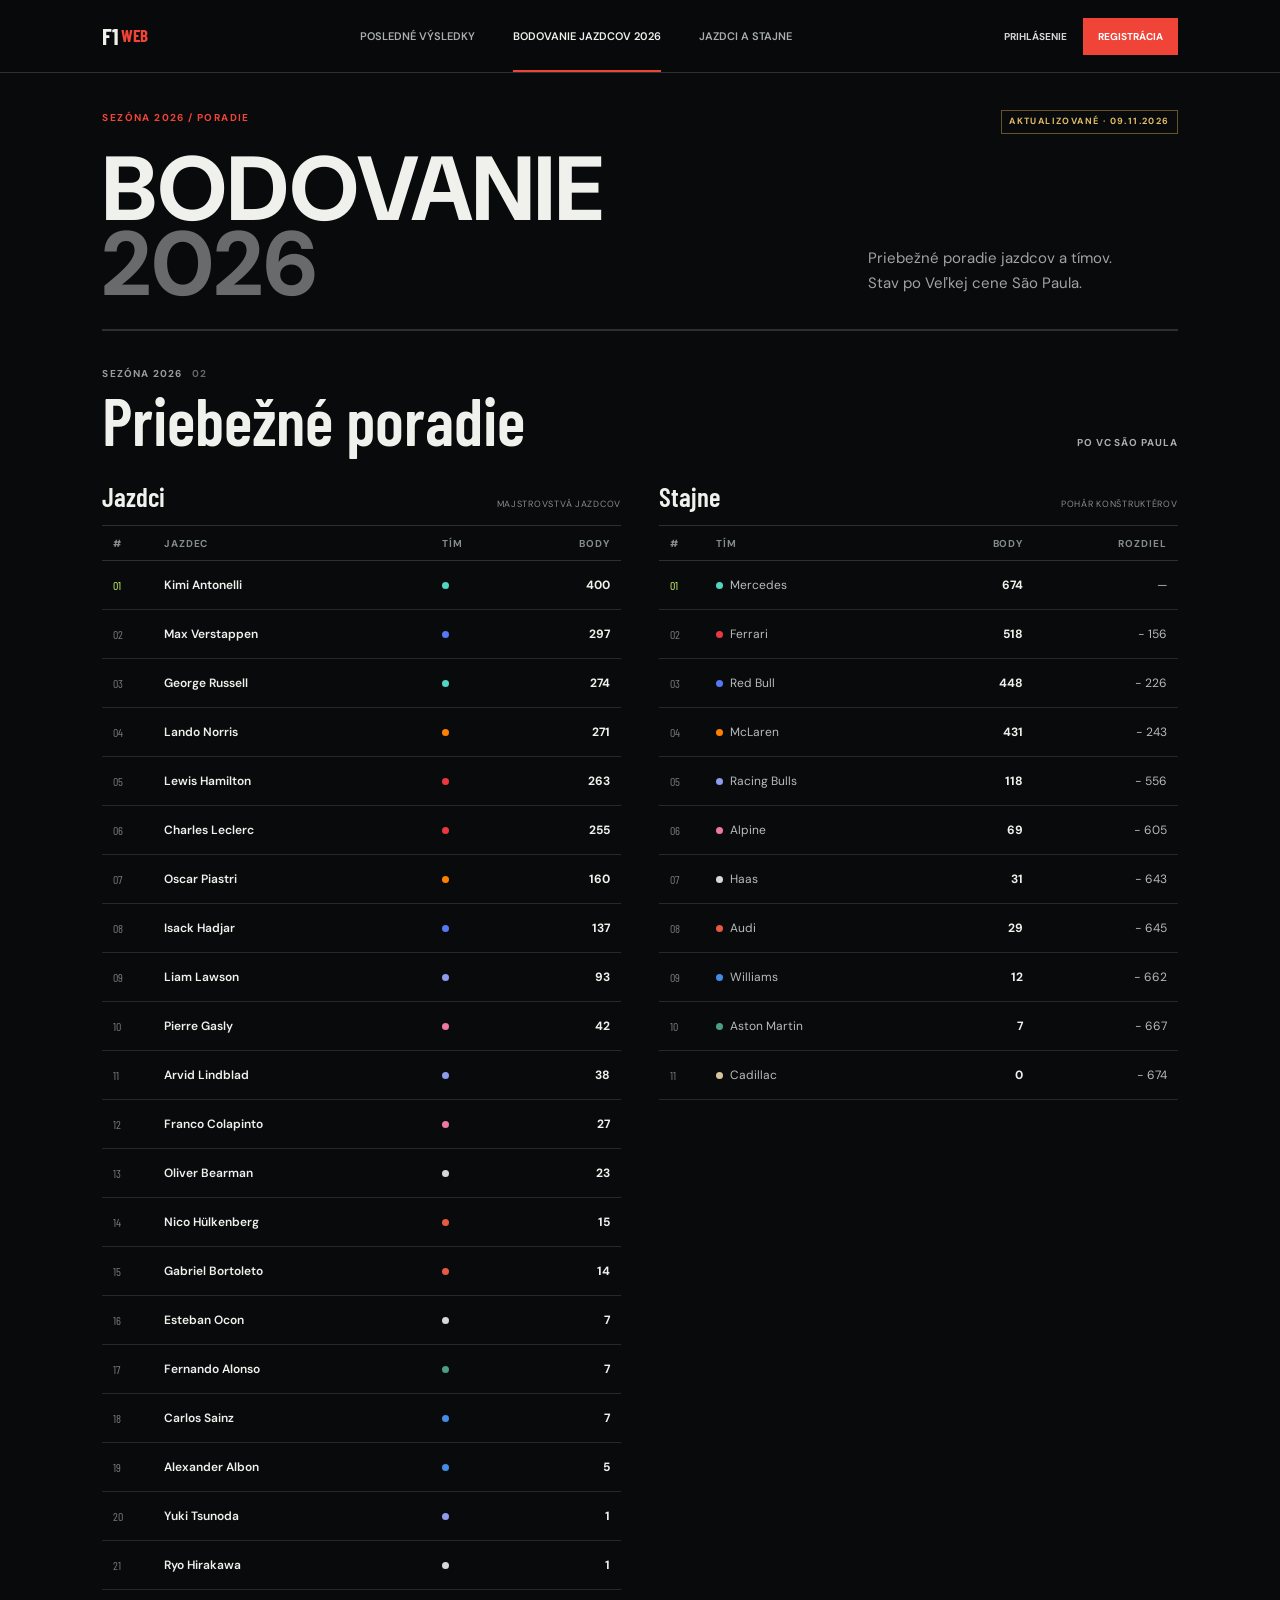
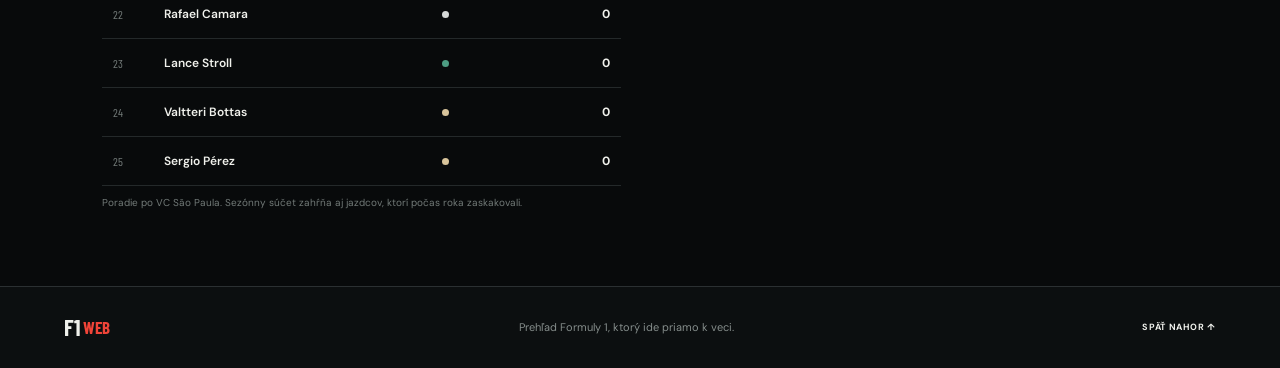
==== bodovanie.html @ 9d870f06 "Aktualizácia F1 webu" ====
<!doctype html>
<html lang="sk">
<head>
	<meta charset="utf-8">
	<meta name="viewport" content="width=device-width, initial-scale=1">
	<meta name="description" content="Priebežné poradie jazdcov a tímov Formuly 1 v sezóne 2026.">
	<title>Bodovanie | F1 Web</title>
	<link rel="preconnect" href="https://fonts.googleapis.com">
	<link rel="preconnect" href="https://fonts.gstatic.com" crossorigin>
	<link href="https://fonts.googleapis.com/css2?family=Barlow+Condensed:wght@500;600;700;800&family=DM+Sans:wght@400;500;600;700&display=swap" rel="stylesheet">
	<link rel="icon" type="image/svg+xml" href="favicon.svg">
	<link rel="stylesheet" href="styles.css">
	<script src="f1-data.js" defer></script>
</head>
<body>
	<header class="site-header">
		<a class="brand" href="index.html" aria-label="F1 Web, domov"><b>F1</b><span>WEB</span></a>
		<nav aria-label="Hlavná navigácia">
			<a href="vysledky.html">Posledné výsledky</a><a class="current-page" href="bodovanie.html" aria-current="page">Bodovanie jazdcov 2026</a><a href="timy.html">Jazdci a stajne</a>
		</nav>
		<div class="auth-links"><span>Prihlásenie</span><span class="register">Registrácia</span></div>
	</header>

	<main class="page standings-page">
		<div class="kicker"><span>SEZÓNA 2026 / PORADIE</span><span class="demo">DEMO · ILUSTRAČNÉ ÚDAJE</span></div>
		<section class="page-intro" aria-labelledby="page-title">
			<h1 id="page-title">BODOVANIE<br><span>2026</span></h1>
			<p>Priebežné poradie jazdcov a tímov.<br>Stav po Veľkej cene São Paula.</p>
		</section>

		<section class="section ruled" id="bodovanie" aria-labelledby="standings-title">
			<header class="section-head"><div><p class="eyebrow">SEZÓNA 2026 <span>02</span></p><h2 id="standings-title">Priebežné poradie</h2></div><span class="tag">PO VC SÃO PAULA</span></header>
			<div class="columns">
				<div><div class="subhead"><h3>Jazdci</h3><span>MAJSTROVSTVÁ JAZDCOV</span></div><div class="table-scroll"><table class="compact">
					<thead><tr><th>#</th><th>JAZDEC</th><th>TÍM</th><th class="num">BODY</th></tr></thead>
					<tbody>
						<tr><td class="rank winner">01</td><td><b>K. Antonelli</b></td><td><i class="dot teal"></i></td><td class="num points">400</td></tr>
						<tr><td class="rank">02</td><td><b>M. Verstappen</b></td><td><i class="dot blue"></i></td><td class="num points">297</td></tr>
						<tr><td class="rank">03</td><td><b>G. Russell</b></td><td><i class="dot teal"></i></td><td class="num points">274</td></tr>
						<tr><td class="rank">04</td><td><b>L. Norris</b></td><td><i class="dot papaya"></i></td><td class="num points">271</td></tr>
						<tr><td class="rank">05</td><td><b>L. Hamilton</b></td><td><i class="dot red"></i></td><td class="num points">263</td></tr>
						<tr><td class="rank">06</td><td><b>C. Leclerc</b></td><td><i class="dot red"></i></td><td class="num points">255</td></tr>
						<tr><td class="rank">07</td><td><b>O. Piastri</b></td><td><i class="dot papaya"></i></td><td class="num points">160</td></tr>
						<tr><td class="rank">08</td><td><b>I. Hadjar</b></td><td><i class="dot blue"></i></td><td class="num points">137</td></tr>
						<tr><td class="rank">09</td><td><b>L. Lawson</b></td><td><i class="dot periwinkle"></i></td><td class="num points">93</td></tr>
						<tr><td class="rank">10</td><td><b>P. Gasly</b></td><td><i class="dot pink"></i></td><td class="num points">42</td></tr>
						<tr><td class="rank">11</td><td><b>A. Lindblad</b></td><td><i class="dot periwinkle"></i></td><td class="num points">38</td></tr>
						<tr><td class="rank">12</td><td><b>F. Colapinto</b></td><td><i class="dot pink"></i></td><td class="num points">27</td></tr>
						<tr><td class="rank">13</td><td><b>O. Bearman</b></td><td><i class="dot silver"></i></td><td class="num points">23</td></tr>
						<tr><td class="rank">14</td><td><b>N. Hülkenberg</b></td><td><i class="dot orange"></i></td><td class="num points">15</td></tr>
						<tr><td class="rank">15</td><td><b>G. Bortoleto</b></td><td><i class="dot orange"></i></td><td class="num points">14</td></tr>
						<tr><td class="rank">16</td><td><b>E. Ocon</b></td><td><i class="dot silver"></i></td><td class="num points">7</td></tr>
						<tr><td class="rank">17</td><td><b>F. Alonso</b></td><td><i class="dot green"></i></td><td class="num points">7</td></tr>
						<tr><td class="rank">18</td><td><b>C. Sainz</b></td><td><i class="dot blue2"></i></td><td class="num points">7</td></tr>
						<tr><td class="rank">19</td><td><b>A. Albon</b></td><td><i class="dot blue2"></i></td><td class="num points">5</td></tr>
						<tr><td class="rank">20</td><td><b>Y. Tsunoda</b></td><td><i class="dot periwinkle"></i></td><td class="num points">1</td></tr>
						<tr><td class="rank">21</td><td><b>R. Hirakawa</b></td><td><i class="dot silver"></i></td><td class="num points">1</td></tr>
						<tr><td class="rank">22</td><td><b>R. Camara</b></td><td><i class="dot silver"></i></td><td class="num points">0</td></tr>
						<tr><td class="rank">23</td><td><b>L. Stroll</b></td><td><i class="dot green"></i></td><td class="num points">0</td></tr>
						<tr><td class="rank">24</td><td><b>V. Bottas</b></td><td><i class="dot sand"></i></td><td class="num points">0</td></tr>
						<tr><td class="rank">25</td><td><b>S. Pérez</b></td><td><i class="dot sand"></i></td><td class="num points">0</td></tr>
					</tbody>
				</table></div></div>
				<div><div class="subhead"><h3>Stajne</h3><span>POHÁR KONŠTRUKTÉROV</span></div><div class="table-scroll"><table class="compact">
					<thead><tr><th>#</th><th>TÍM</th><th class="num">BODY</th><th class="num">ROZDIEL</th></tr></thead>
					<tbody>
						<tr><td class="rank winner">01</td><td><i class="dot teal"></i> Mercedes</td><td class="num points">674</td><td class="num">—</td></tr>
						<tr><td class="rank">02</td><td><i class="dot red"></i> Ferrari</td><td class="num points">518</td><td class="num">− 156</td></tr>
						<tr><td class="rank">03</td><td><i class="dot blue"></i> Red Bull</td><td class="num points">448</td><td class="num">− 226</td></tr>
						<tr><td class="rank">04</td><td><i class="dot papaya"></i> McLaren</td><td class="num points">431</td><td class="num">− 243</td></tr>
						<tr><td class="rank">05</td><td><i class="dot periwinkle"></i> Racing Bulls</td><td class="num points">118</td><td class="num">− 556</td></tr>
						<tr><td class="rank">06</td><td><i class="dot pink"></i> Alpine</td><td class="num points">69</td><td class="num">− 605</td></tr>
						<tr><td class="rank">07</td><td><i class="dot silver"></i> Haas</td><td class="num points">31</td><td class="num">− 643</td></tr>
						<tr><td class="rank">08</td><td><i class="dot orange"></i> Audi</td><td class="num points">29</td><td class="num">− 645</td></tr>
						<tr><td class="rank">09</td><td><i class="dot blue2"></i> Williams</td><td class="num points">12</td><td class="num">− 662</td></tr>
						<tr><td class="rank">10</td><td><i class="dot green"></i> Aston Martin</td><td class="num points">7</td><td class="num">− 667</td></tr>
						<tr><td class="rank">11</td><td><i class="dot sand"></i> Cadillac</td><td class="num points">0</td><td class="num">− 674</td></tr>
					</tbody>
				</table></div></div>
			</div>
			<p class="note">Poradie po VC São Paula. Sezónny súčet zahŕňa aj jazdcov, ktorí počas roka zaskakovali.</p>
		</section>
	</main>
	<footer class="footer"><a class="brand" href="index.html" aria-label="F1 Web, domov"><b>F1</b><span>WEB</span></a><p>Prehľad Formuly 1, ktorý ide priamo k veci.</p><a href="#page-title">SPÄŤ NAHOR ↑</a></footer>
</body>
</html>
---- styles.css ----
:root {
  color-scheme: dark;
  --bg: #080a0b;
  --panel: #111516;
  --line: #2b3032;
  --text: #f0f1ec;
  --muted: #9da4a5;
  --red: #f04438;
  --display: "Barlow Condensed", Impact, sans-serif;
  --body: "DM Sans", sans-serif;
}
* { box-sizing: border-box; }
html { scroll-behavior: smooth; scroll-padding-top: 90px; }
body { margin: 0; background: var(--bg); color: var(--text); font-family: var(--body); line-height: 1.5; }
a { color: inherit; text-decoration: none; }
.site-header { position: sticky; z-index: 4; top: 0; display: flex; min-height: 72px; align-items: center; justify-content: space-between; gap: 20px; padding: 0 max(5vw, calc((100vw - 1280px) / 2)); border-bottom: 1px solid var(--line); background: rgba(8, 10, 11, .96); backdrop-filter: blur(12px); }
.brand { display: inline-flex; flex: 0 0 auto; align-items: center; gap: 8px; font-family: var(--display); font-size: 19px; font-weight: 800; }
.brand b { display: grid; width: 29px; height: 29px; place-items: center; background: var(--red); color: white; font-size: 20px; transform: skew(-9deg); }
.brand span { color: var(--muted); font-weight: 500; }
nav { display: flex; height: 72px; align-items: stretch; gap: clamp(18px, 3vw, 40px); }
nav a { position: relative; display: flex; align-items: center; color: #a9aeae; font-size: 10px; font-weight: 600; }
nav a:hover, nav a:focus-visible { color: var(--text); }
nav a:hover::after, nav a:focus-visible::after { position: absolute; right: 0; bottom: 0; left: 0; height: 2px; background: var(--red); content: ""; }
.season { display: flex; align-items: center; gap: 8px; color: #c4c9c7; font-size: 9px; font-weight: 700; white-space: nowrap; }
.season i, .eyebrow i, .photo-tag i { width: 7px; height: 7px; border-radius: 50%; background: #c6f36b; }
.page { width: min(1280px, 90vw); margin: 0 auto; }
.kicker { display: flex; justify-content: space-between; padding: 24px 0 16px; color: #92999a; font-size: 8px; font-weight: 700; letter-spacing: .14em; }
.demo { padding: 4px 7px; border: 1px solid #66522c; color: #e2bb67; font-size: 7px; }
.hero { display: grid; min-height: 320px; grid-template-columns: 1fr .95fr; overflow: hidden; border-block: 1px solid #34393a; background: var(--panel); animation: enter .4s ease-out both; }
.hero-copy { align-self: center; padding: 35px clamp(22px, 5vw, 64px); }
.eyebrow { display: flex; align-items: center; gap: 9px; margin: 0; color: #969e9d; font-size: 8px; font-weight: 700; letter-spacing: .12em; }
.hero-copy .eyebrow i { width: 19px; height: 2px; border-radius: 0; background: var(--red); }
h1, h2, h3, p { margin-top: 0; }
h1 { margin: 18px 0 12px; font-family: var(--display); font-size: clamp(41px, 5vw, 66px); font-weight: 700; line-height: .94; }
h1 span { color: #a6aeac; }
.hero-copy > p:not(.eyebrow) { max-width: 340px; margin-bottom: 21px; color: #a4acab; font-size: 11px; }
.jump { display: inline-flex; gap: 15px; padding-bottom: 5px; border-bottom: 1px solid var(--red); font-size: 9px; font-weight: 700; }
.jump span { color: var(--red); font-size: 15px; }
.hero-photo { position: relative; min-height: 320px; background: linear-gradient(90deg, var(--panel), rgba(17, 21, 22, .08) 68%), linear-gradient(0deg, rgba(8, 10, 11, .65), transparent 60%), url("https://images.unsplash.com/photo-1532906619279-a4b7267c7b9c?auto=format&fit=crop&w=1400&q=85") center/cover, #24292b; }
.photo-tag { position: absolute; top: 18px; right: 18px; display: flex; align-items: center; gap: 8px; font-size: 8px; font-weight: 700; letter-spacing: .1em; }
.hero-photo strong { position: absolute; right: 20px; bottom: 19px; font-family: var(--display); font-size: 34px; line-height: .9; text-align: right; }
.stats { display: grid; grid-template-columns: repeat(4, 1fr); margin-bottom: 68px; border-bottom: 1px solid var(--line); }
.stats > div { display: flex; min-height: 96px; flex-direction: column; justify-content: center; gap: 2px; padding: 14px 18px; border-right: 1px solid var(--line); }
.stats > div:first-child { padding-left: 0; }.stats > div:last-child { border: 0; }
.stats small { color: #87908f; font-size: 7px; font-weight: 700; letter-spacing: .1em; }
.stats b { font-family: var(--display); font-size: 24px; font-weight: 600; line-height: 1.15; }
.stats b em { color: var(--muted); font-size: 13px; font-style: normal; }
.stats span { display: flex; align-items: center; gap: 6px; color: #a5abaa; font-size: 8px; }
.dot { display: inline-block; width: 7px; height: 7px; margin-right: 4px; border-radius: 50%; vertical-align: middle; }
.papaya { background: #ff8000; }.red { background: #e9383f; }.blue { background: #5578f5; }.teal { background: #54d4c2; }.green { background: #4d9d83; }
.section { padding-bottom: 68px; scroll-margin-top: 88px; }.ruled { padding-top: 35px; border-top: 1px solid var(--line); }
.section-head { display: flex; align-items: end; justify-content: space-between; gap: 16px; margin-bottom: 19px; }
.section-head .eyebrow span { color: #606866; }
h2 { margin: 6px 0 0; font-family: var(--display); font-size: 37px; font-weight: 600; line-height: 1; }
.tag { display: inline-flex; align-items: center; gap: 7px; padding-bottom: 3px; color: #aab0ae; font-size: 7px; font-weight: 700; letter-spacing: .09em; }
.tag i { width: 6px; height: 6px; background: var(--red); transform: rotate(45deg); }
.table-scroll { width: 100%; overflow-x: auto; overscroll-behavior-x: contain; -webkit-overflow-scrolling: touch; }
table { width: 100%; border-collapse: collapse; text-align: left; white-space: nowrap; }
th { height: 35px; border-block: 1px solid var(--line); color: #848d8c; font-size: 7px; letter-spacing: .09em; }
td { height: 48px; border-bottom: 1px solid #24292a; color: #b7bcba; font-size: 9px; }
th:first-child, td:first-child { padding-left: 11px; }th:last-child, td:last-child { padding-right: 11px; }
.num { text-align: right; }.rank { color: #737b79; font-family: var(--display); font-size: 13px; }.winner { color: #c6f36b; }
td b { color: var(--text); font-weight: 600; }.code { margin-left: 8px; color: #7f8786; font-size: 7px; }.points { color: var(--text); font-weight: 700; }
tbody tr:hover { background: #15191a; }
.extras { display: grid; grid-template-columns: 1fr 1fr; gap: 13px; margin-top: 14px; }
.extras details { border-bottom: 1px solid var(--line); }.extras summary { display: flex; min-height: 40px; align-items: center; gap: 14px; cursor: pointer; list-style: none; font-size: 9px; font-weight: 600; }
.extras summary::-webkit-details-marker { display: none; }.extras summary::after { margin-left: auto; color: var(--red); content: "+"; font-size: 15px; }
.extras details[open] summary::after { content: "−"; }.extras summary span { color: #858d8b; font-size: 7px; letter-spacing: .1em; }
.extras details p { padding-bottom: 10px; color: #a8afad; font-size: 8px; }.note { margin: 9px 0 0; color: #727a78; font-size: 7px; }
.columns { display: grid; grid-template-columns: 1fr 1fr; gap: 38px; }.subhead { display: flex; align-items: baseline; justify-content: space-between; gap: 8px; margin-bottom: 9px; }
.subhead h3 { margin: 0; font-family: var(--display); font-size: 22px; font-weight: 600; }.subhead span { color: #858d8b; font-size: 7px; letter-spacing: .08em; }
.compact td { height: 41px; font-size: 8px; }
.team-grid { display: grid; grid-template-columns: repeat(5, minmax(0, 1fr)); border-top: 1px solid var(--line); border-left: 1px solid var(--line); }
.team-grid article { min-height: 138px; padding: 12px; border-right: 1px solid var(--line); border-bottom: 1px solid var(--line); transition: background .15s ease; }.team-grid article:hover { background: var(--panel); }
.team-grid article header { display: flex; justify-content: space-between; color: #68716f; font-size: 7px; }.bar { width: 23px; height: 3px; }
.team-grid h3 { margin: 9px 0; font-family: var(--display); font-size: 19px; font-weight: 600; }.team-grid p { display: flex; justify-content: space-between; gap: 4px; margin: 3px 0; color: #b2b8b5; font-size: 8px; }.team-grid p span { color: #727a78; font-size: 6px; font-weight: 700; }
.blue2 { background: #428ce5; }.orange { background: #e75943; }.pink { background: #eb79a0; }.silver { background: #d6d9d8; }.periwinkle { background: #8d9cec; }.sand { background: #d8c49b; }
.footer { display: flex; min-height: 82px; align-items: center; justify-content: space-between; gap: 16px; padding: 16px max(5vw, calc((100vw - 1280px) / 2)); border-top: 1px solid var(--line); background: #0c0f10; }.footer p { margin: 0; color: #858d8b; font-size: 8px; }.footer > a:last-child { font-size: 7px; font-weight: 700; letter-spacing: .07em; }
@keyframes enter { from { opacity: 0; transform: translateY(8px); } to { opacity: 1; transform: translateY(0); } }
@media (max-width: 900px) {
  .site-header { flex-wrap: wrap; gap: 0 16px; padding: 0 5vw; }nav { order: 2; width: 100%; height: 40px; justify-content: space-between; gap: 9px; }.season { margin-left: auto; }nav a { font-size: 8px; }
  .hero { grid-template-columns: 1fr .8fr; }.hero-copy { padding: 26px 22px; }.stats { grid-template-columns: 1fr 1fr; margin-bottom: 50px; }.stats > div { min-height: 82px; border-bottom: 1px solid var(--line); }.stats > div:nth-child(2) { border-right: 0; }.stats > div:nth-child(3) { padding-left: 0; }.team-grid { grid-template-columns: repeat(3, minmax(0, 1fr)); }
}
@media (max-width: 620px) {
  html { scroll-padding-top: 102px; }.site-header { min-height: 96px; padding: 0 5vw; }nav { overflow-x: auto; justify-content: flex-start; gap: 22px; }nav a { flex: 0 0 auto; }
  .page { width: 90vw; }.kicker { gap: 8px; font-size: 7px; }.demo { font-size: 6px; }.hero { grid-template-columns: 1fr; }.hero-copy { padding: 25px 19px 22px; }h1 { font-size: 43px; }.hero-photo { min-height: 170px; }.hero-photo strong { font-size: 27px; }
  .stats { margin-bottom: 42px; }.stats > div { min-height: 76px; padding: 10px; }.stats > div:first-child, .stats > div:nth-child(3) { padding-left: 0; }.stats b { font-size: 21px; }.stats small { font-size: 6px; }
  .section { padding-bottom: 48px; }.ruled { padding-top: 28px; }.section-head { align-items: flex-start; }h2 { font-size: 32px; }.tag { max-width: 115px; justify-content: flex-end; font-size: 6px; text-align: right; }
  #vysledky table { min-width: 570px; }.compact { min-width: 490px; }.extras { grid-template-columns: 1fr; gap: 0; }.columns { grid-template-columns: 1fr; gap: 25px; }.team-grid { grid-template-columns: repeat(2, minmax(0, 1fr)); }.team-grid article { min-height: 130px; padding: 10px; }.team-grid h3 { font-size: 17px; }.team-grid p { font-size: 7px; }
  .footer { flex-wrap: wrap; padding: 16px 5vw; }.footer p { order: 3; width: 100%; }
}
@media (prefers-reduced-motion: reduce) { *, *::before, *::after { scroll-behavior: auto !important; animation-duration: .01ms !important; animation-iteration-count: 1 !important; transition-duration: .01ms !important; } }

/* Type scale and layout follow the supplied F1 Web references. */
.site-header { padding-right: max(8vw, calc((100vw - 1120px) / 2)); padding-left: max(8vw, calc((100vw - 1120px) / 2)); }
.brand { gap: 2px; font-size: 23px; }
.brand b { width: auto; height: auto; background: transparent; color: var(--text); font-size: 23px; transform: none; }
.brand span { color: var(--red); font-size: 17px; font-weight: 700; }
.site-header nav { gap: clamp(20px, 3vw, 42px); }
.site-header nav a { font-size: 11px; text-transform: uppercase; }
.auth-links { display: flex; align-items: center; gap: 16px; color: #d3d5d3; font-size: 10px; font-weight: 700; text-transform: uppercase; white-space: nowrap; }
.auth-links .register { padding: 11px 15px; background: var(--red); color: white; }
.page { width: min(1120px, 84vw); }
.kicker { padding-top: 37px; padding-bottom: 15px; font-size: 10px; color: var(--red); }
.demo { font-size: 9px; }
.page-intro { display: grid; grid-template-columns: 1fr .42fr; align-items: end; gap: 28px; padding: 3px 0 27px; border-bottom: 1px solid var(--line); }
.page-intro h1 { margin: 0; font-family: var(--body); font-size: clamp(62px, 7.1vw, 92px); font-weight: 800; line-height: .83; }
.page-intro h1 span { color: #686a6b; }
.page-intro > p { align-self: end; margin: 0 0 7px; color: #a0a4a4; font-size: 15px; line-height: 1.65; }
.featured-row { display: grid; grid-template-columns: 1.43fr .9fr; gap: 18px; margin: 30px 0 76px; }
.featured-results { align-self: start; border: 1px solid var(--line); border-top: 4px solid var(--red); background: #111; }
.feature-heading { padding: 19px 24px 17px; border-bottom: 1px solid var(--line); }
.feature-heading .eyebrow { color: var(--red); font-size: 10px; }
.feature-heading h2 { margin: 10px 0 0; font-family: var(--body); font-size: 28px; font-weight: 800; text-transform: uppercase; }
.race-meta { display: flex; flex-direction: column; gap: 3px; padding: 15px 24px; border-bottom: 1px solid var(--line); }
.race-meta strong { font-size: 14px; }
.race-meta span { color: #8d9292; font-size: 11px; }
.feature-table-label { display: grid; grid-template-columns: 40px 1fr auto; padding: 13px 24px 10px; color: #7d8584; font-size: 9px; letter-spacing: .1em; }
.feature-list { margin: 0; padding: 0 24px; list-style: none; }
.feature-list li { display: grid; min-height: 61px; grid-template-columns: 40px 1fr auto; align-items: center; border-top: 1px solid #25292a; }
.feature-list li > b { color: var(--red); font-family: var(--display); font-size: 17px; }
.feature-list li > span { display: flex; flex-direction: column; gap: 1px; border-left: 3px solid var(--teal, #54d4c2); padding-left: 12px; }
.feature-list li strong { font-size: 14px; }
.feature-list li small { color: #818887; font-size: 10px; }
.feature-list li time { color: #c3c6c5; font-size: 10px; }
.winner-note { margin: 0 24px; padding: 13px 0; border-top: 1px solid var(--line); color: #858b8a; font-size: 10px; font-weight: 700; letter-spacing: .12em; }
.feature-photo { position: relative; display: flex; min-height: 495px; align-items: flex-end; overflow: hidden; padding: 25px; border: 1px solid var(--line); background-image: linear-gradient(0deg, rgba(8, 10, 11, .82), rgba(8, 10, 11, .08) 68%), repeating-linear-gradient(135deg, transparent 0 42px, rgba(240, 68, 56, .12) 42px 43px), url("img/f1-race-car.jpg"); background-position: center; background-size: cover; }
.feature-photo::before { position: absolute; right: 25px; bottom: 97px; left: 25px; width: 78px; height: 2px; background: var(--red); content: ""; }
.photo-label { position: absolute; top: 24px; right: 23px; left: 23px; display: flex; justify-content: space-between; color: #b7bbba; font-size: 9px; font-weight: 700; letter-spacing: .1em; }
.photo-label b { color: var(--red); }
.photo-credit { position: absolute; top: 46px; right: 23px; left: 23px; color: #d3d5d3; font-size: 8px; letter-spacing: .02em; text-align: right; }
.photo-credit a { color: inherit; text-decoration: underline; text-underline-offset: 2px; }
.feature-photo strong { position: relative; z-index: 1; font-family: var(--body); font-size: 25px; font-weight: 800; line-height: 1.1; }
.eyebrow { font-size: 10px; }
.section { padding-bottom: 76px; }
.section-head { margin-bottom: 23px; }
.section-head h2 { font-size: clamp(42px, 5.2vw, 70px); line-height: .98; }
#results-title span { color: var(--red); }
.tag { font-size: 10px; }
th { font-size: 10px; }
td { height: 56px; font-size: 13px; }
.rank { font-size: 16px; }
.code { font-size: 10px; }
.extras summary { min-height: 48px; font-size: 13px; }
.extras summary span, .extras details p { font-size: 10px; }
.note { font-size: 10px; }
.subhead h3 { font-size: 27px; }
.subhead span { font-size: 9px; }
.compact td { height: 49px; font-size: 12px; }
.team-grid article { min-height: 158px; padding: 15px; }
.team-grid article header { font-size: 10px; }
.team-grid h3 { font-size: 24px; }
.team-grid p { font-size: 12px; }
.team-grid p span { font-size: 9px; }
.footer p { font-size: 11px; }
.footer > a:last-child { font-size: 9px; }
@media (max-width: 900px) {
  .site-header { padding: 13px 5vw; }
  .auth-links { margin-left: auto; }
  .site-header nav { gap: 14px; }
  .site-header nav a { font-size: 9px; }
  .page { width: 90vw; }
  .page-intro h1 { font-size: clamp(58px, 8vw, 76px); }
  .page-intro > p { font-size: 13px; }
  .featured-row { grid-template-columns: 1.2fr .8fr; }
  .feature-photo { min-height: 450px; }
  .team-grid h3 { font-size: 21px; }
  .team-grid p { font-size: 10px; }
}
@media (max-width: 620px) {
  .site-header { gap: 10px; padding: 12px 5vw 0; }
  .brand { font-size: 20px; }
  .brand b { font-size: 20px; }
  .brand span { font-size: 15px; }
  .auth-links { gap: 9px; font-size: 10px; }
  .auth-links .register { min-height: 38px; padding: 9px 10px; }
  .site-header nav { height: 46px; justify-content: flex-start; gap: clamp(14px, 4vw, 18px); overflow-x: auto; overscroll-behavior-x: contain; -webkit-overflow-scrolling: touch; }
  .site-header nav a { min-height: 44px; flex: 0 0 auto; font-size: 11px; white-space: nowrap; }
  .page { width: 90vw; }
  .kicker { padding-top: 25px; font-size: 10px; }
  .demo { max-width: 145px; font-size: 9px; text-align: right; }
  .page-intro { grid-template-columns: 1fr; gap: 14px; padding-bottom: 21px; }
  .page-intro h1 { font-size: clamp(42px, 13vw, 60px); letter-spacing: -.04em; line-height: .88; }
  .page-intro > p { font-size: 14px; }
  .featured-row { grid-template-columns: 1fr; gap: 14px; margin: 20px 0 55px; }
  .feature-heading { padding: 16px; }
  .feature-heading h2 { font-size: 24px; }
  .race-meta { padding: 13px 16px; }
  .race-meta span { font-size: 12px; }
  .feature-table-label { grid-template-columns: 31px 1fr auto; padding-right: 16px; padding-left: 16px; font-size: 9px; }
  .feature-list { padding: 0 16px; }
  .feature-list li { min-height: 56px; grid-template-columns: 31px 1fr auto; }
  .feature-list li strong { font-size: 14px; }
  .feature-list li time { font-size: 10px; }
  .winner-note { margin: 0 16px; }
  .feature-photo { min-height: 280px; }
  .section-head h2 { font-size: clamp(36px, 10vw, 52px); }
  th { font-size: 10px; }
  td { height: 52px; font-size: 12px; }
  .compact { min-width: 520px; }
  .team-grid article { min-height: 145px; padding: 11px; }
  .team-grid h3 { font-size: 19px; }
  .team-grid p { font-size: 10px; }
  .team-grid p span { font-size: 9px; }
}
@media (max-width: 360px) {
  .auth-links { gap: 7px; font-size: 8px; }
  .auth-links .register { padding-inline: 7px; }
  .site-header nav { gap: 14px; }
  .page-intro h1 { font-size: 42px; }
}
.site-header nav a.current-page { color: var(--text); }
.site-header nav a.current-page::after { position: absolute; right: 0; bottom: 0; left: 0; height: 2px; background: var(--red); content: ""; }
.results-page .page-intro h1 span { color: var(--red); }
.results-page .results-meta { margin: 0 0 14px; padding: 17px 20px; border: 0; border-top: 4px solid var(--red); background: #111; }
.results-page .results-extras { grid-template-columns: 1fr; gap: 18px; }
.results-page .results-extras details { border: 1px solid var(--line); background: #111; }
.results-page .results-extras summary { padding: 0 18px; }
.results-page .results-extras .table-scroll { padding: 0 18px 16px; }
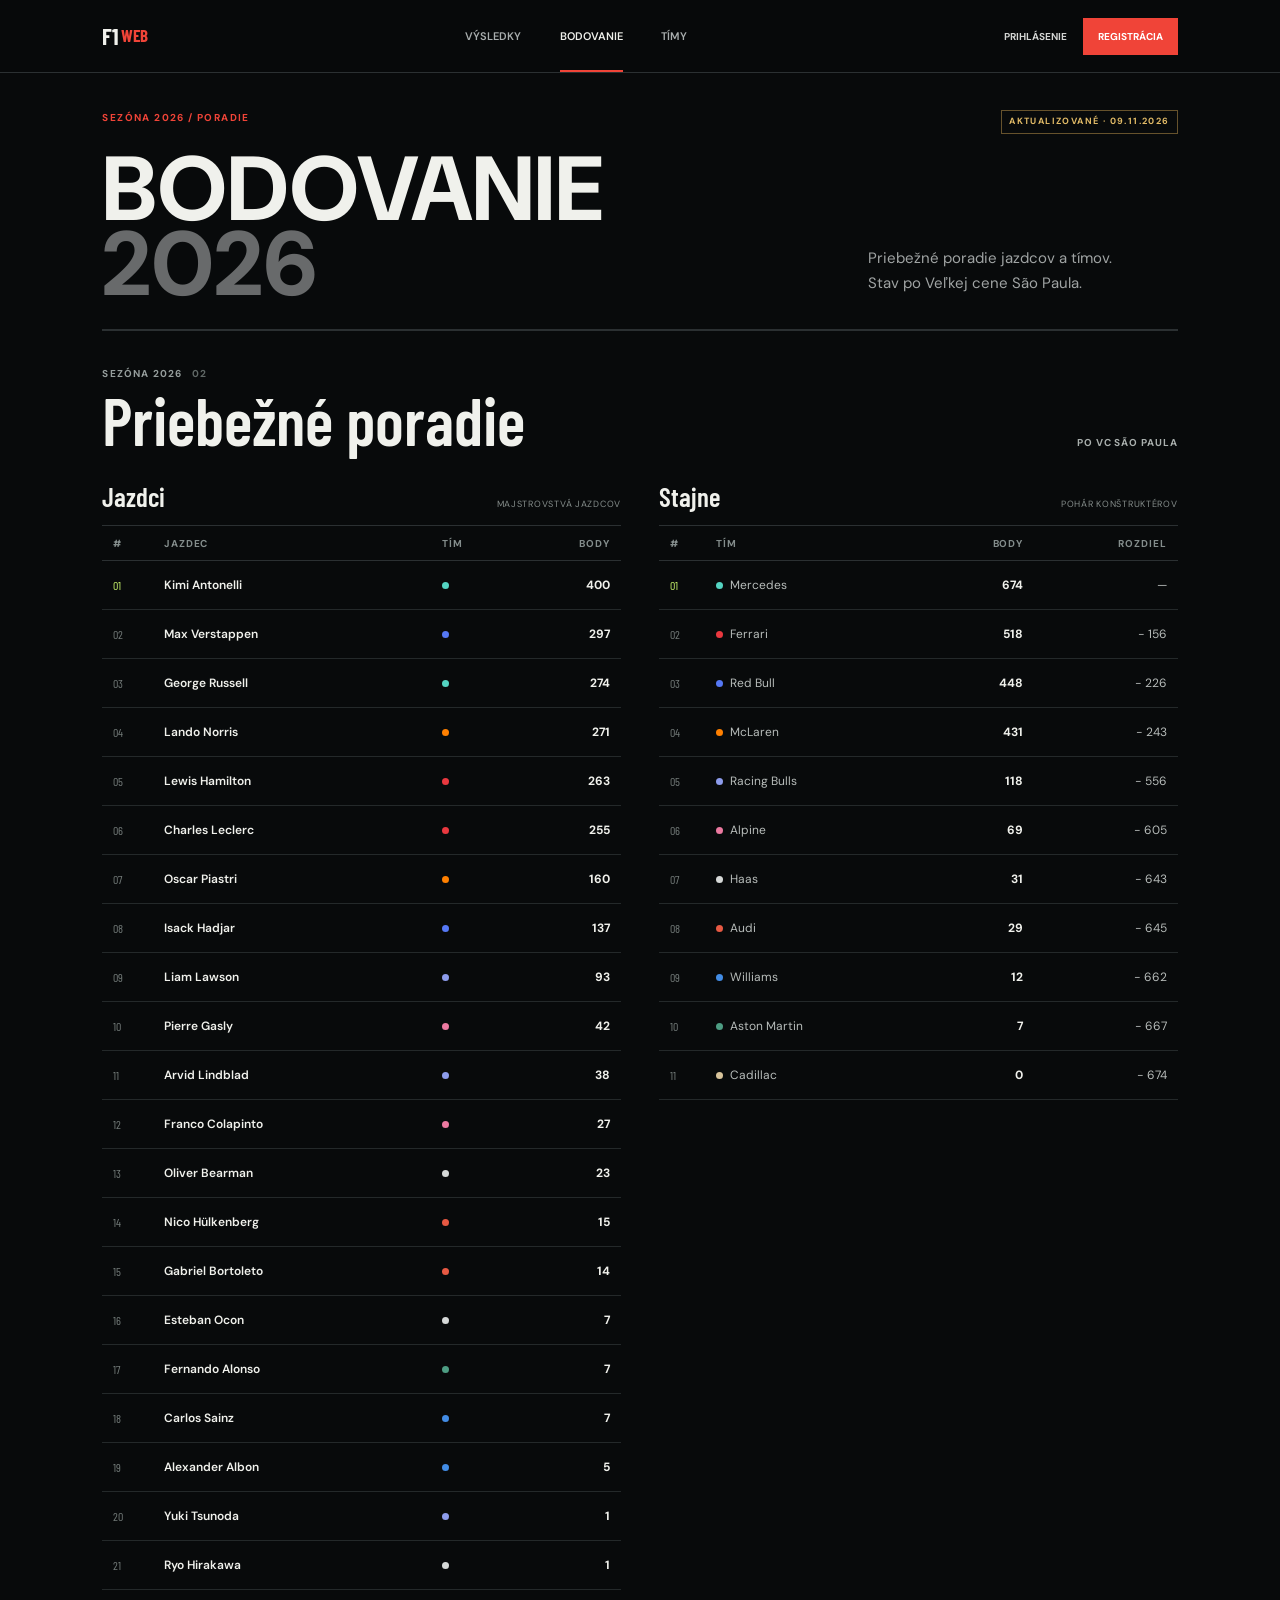
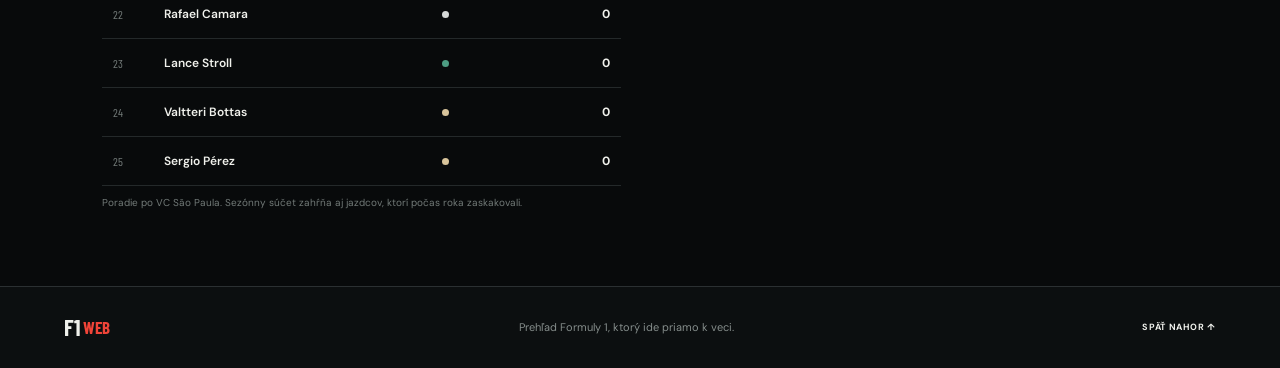
==== commit e10ed8e4: "bodovanie" ====
--- a/bodovanie.html
+++ b/bodovanie.html
@@ -16,7 +16,7 @@
 	<header class="site-header">
 		<a class="brand" href="index.html" aria-label="F1 Web, domov"><b>F1</b><span>WEB</span></a>
 		<nav aria-label="Hlavná navigácia">
-			<a href="vysledky.html">Posledné výsledky</a><a class="current-page" href="bodovanie.html" aria-current="page">Bodovanie jazdcov 2026</a><a href="timy.html">Jazdci a stajne</a>
+			<a href="vysledky.html">Výsledky</a><a class="current-page" href="bodovanie.html" aria-current="page">Bodovanie</a><a href="timy.html">Tímy</a>
 		</nav>
 		<div class="auth-links"><span>Prihlásenie</span><span class="register">Registrácia</span></div>
 	</header>
--- a/styles.css
+++ b/styles.css
@@ -174,8 +174,8 @@
   .brand span { font-size: 15px; }
   .auth-links { gap: 9px; font-size: 10px; }
   .auth-links .register { min-height: 38px; padding: 9px 10px; }
-  .site-header nav { height: 46px; justify-content: flex-start; gap: clamp(14px, 4vw, 18px); overflow-x: auto; overscroll-behavior-x: contain; -webkit-overflow-scrolling: touch; }
-  .site-header nav a { min-height: 44px; flex: 0 0 auto; font-size: 11px; white-space: nowrap; }
+  .site-header nav { display: grid; width: 100%; height: auto; grid-template-columns: repeat(3, minmax(0, 1fr)); gap: 6px; overflow: visible; }
+  .site-header nav a { min-width: 0; min-height: 44px; justify-content: center; padding: 6px 3px; border-bottom: 2px solid var(--line); background: var(--panel); font-size: 10px; letter-spacing: .04em; text-align: center; text-transform: uppercase; white-space: normal; }
   .page { width: 90vw; }
   .kicker { padding-top: 25px; font-size: 10px; }
   .demo { max-width: 145px; font-size: 9px; text-align: right; }
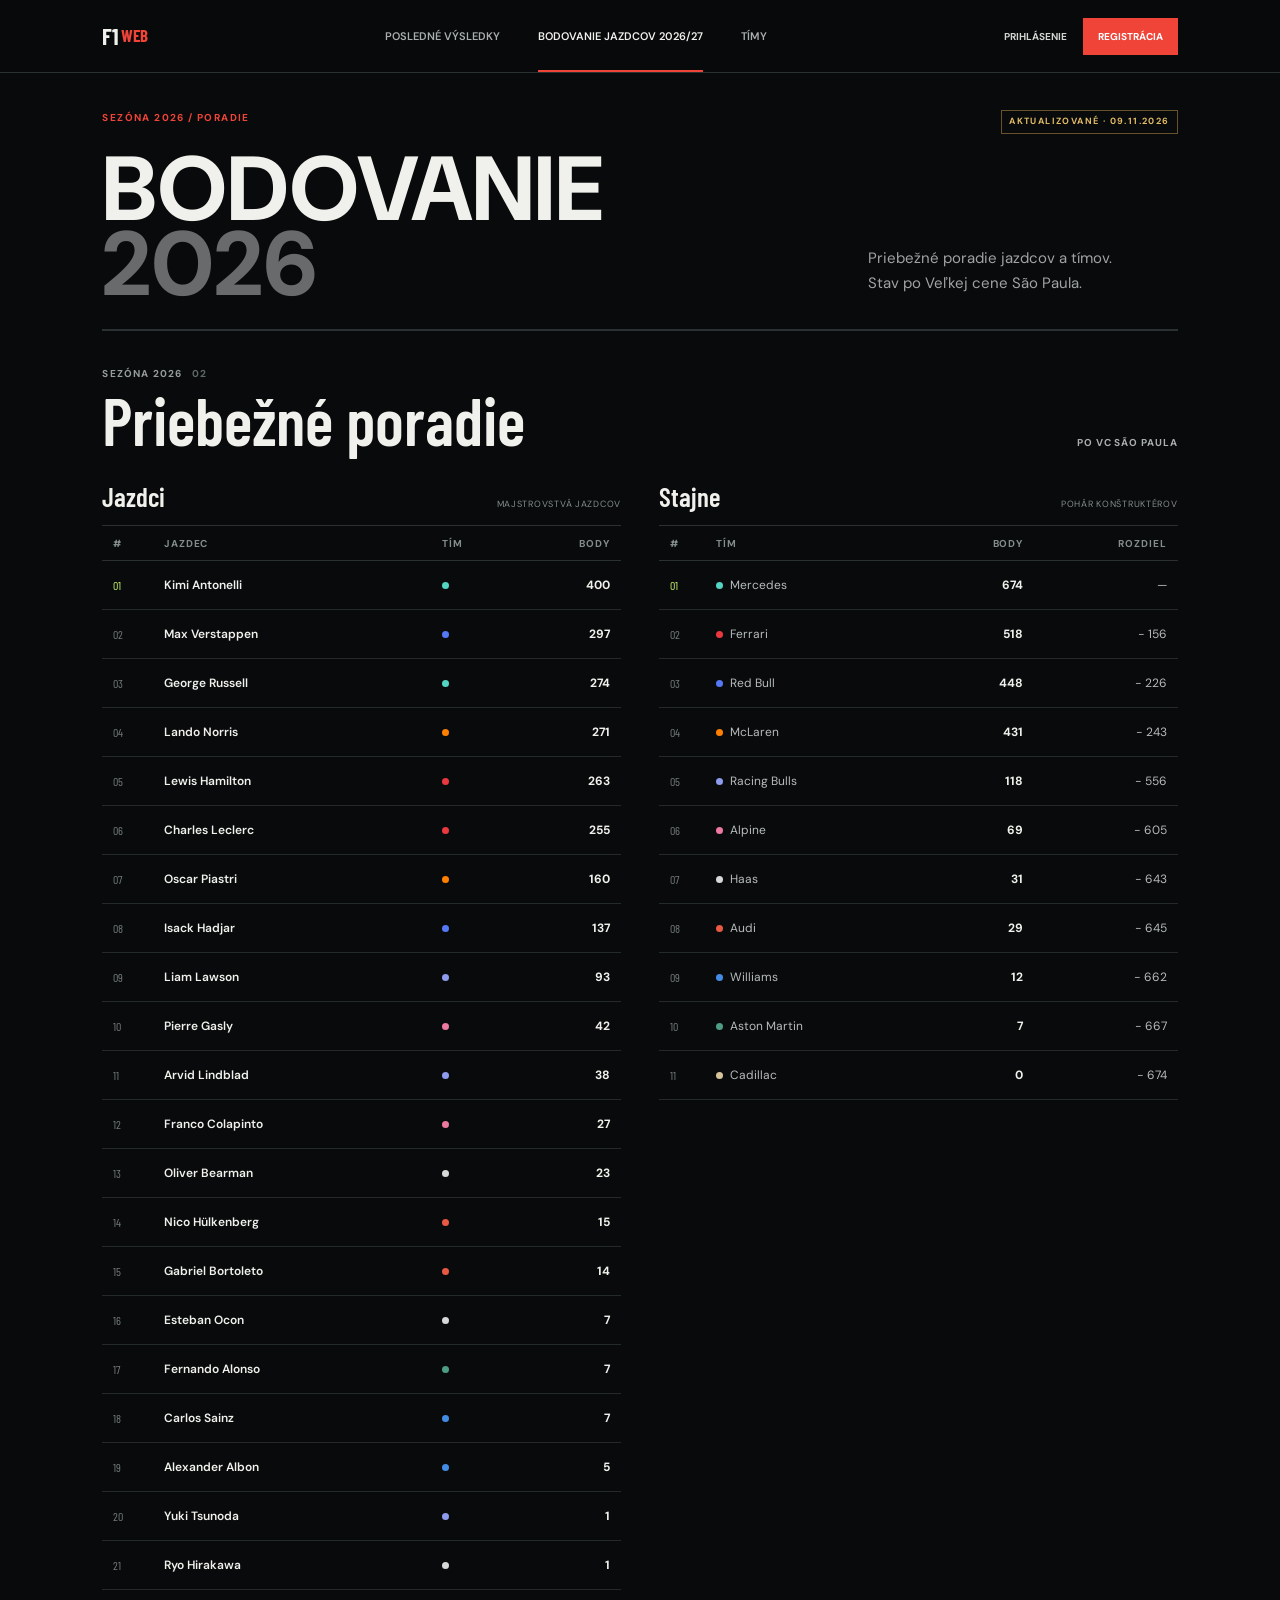
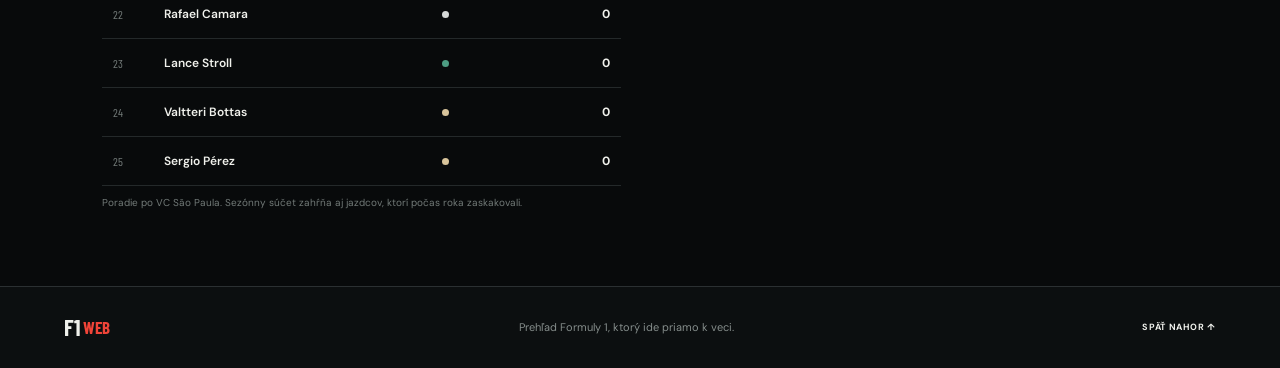
==== commit 345f7089: "zmeny" ====
--- a/bodovanie.html
+++ b/bodovanie.html
@@ -16,7 +16,7 @@
 	<header class="site-header">
 		<a class="brand" href="index.html" aria-label="F1 Web, domov"><b>F1</b><span>WEB</span></a>
 		<nav aria-label="Hlavná navigácia">
-			<a href="vysledky.html">Výsledky</a><a class="current-page" href="bodovanie.html" aria-current="page">Bodovanie</a><a href="timy.html">Tímy</a>
+			<a href="vysledky.html">Posledné výsledky</a><a class="current-page" href="bodovanie.html" aria-current="page">Bodovanie jazdcov 2026/27</a><a href="timy.html">Tímy</a>
 		</nav>
 		<div class="auth-links"><span>Prihlásenie</span><span class="register">Registrácia</span></div>
 	</header>
--- a/styles.css
+++ b/styles.css
@@ -62,6 +62,9 @@
 .num { text-align: right; }.rank { color: #737b79; font-family: var(--display); font-size: 13px; }.winner { color: #c6f36b; }
 td b { color: var(--text); font-weight: 600; }.code { margin-left: 8px; color: #7f8786; font-size: 7px; }.points { color: var(--text); font-weight: 700; }
 tbody tr:hover { background: #15191a; }
+#vysledky .qualification-table { min-width: 800px; }
+.qualification-status { color: #aab0ae; font-size: 7px; font-weight: 700; letter-spacing: .04em; }
+.qualification-status.eliminated { color: var(--red); }
 .extras { display: grid; grid-template-columns: 1fr 1fr; gap: 13px; margin-top: 14px; }
 .extras details { border-bottom: 1px solid var(--line); }.extras summary { display: flex; min-height: 40px; align-items: center; gap: 14px; cursor: pointer; list-style: none; font-size: 9px; font-weight: 600; }
 .extras summary::-webkit-details-marker { display: none; }.extras summary::after { margin-left: auto; color: var(--red); content: "+"; font-size: 15px; }
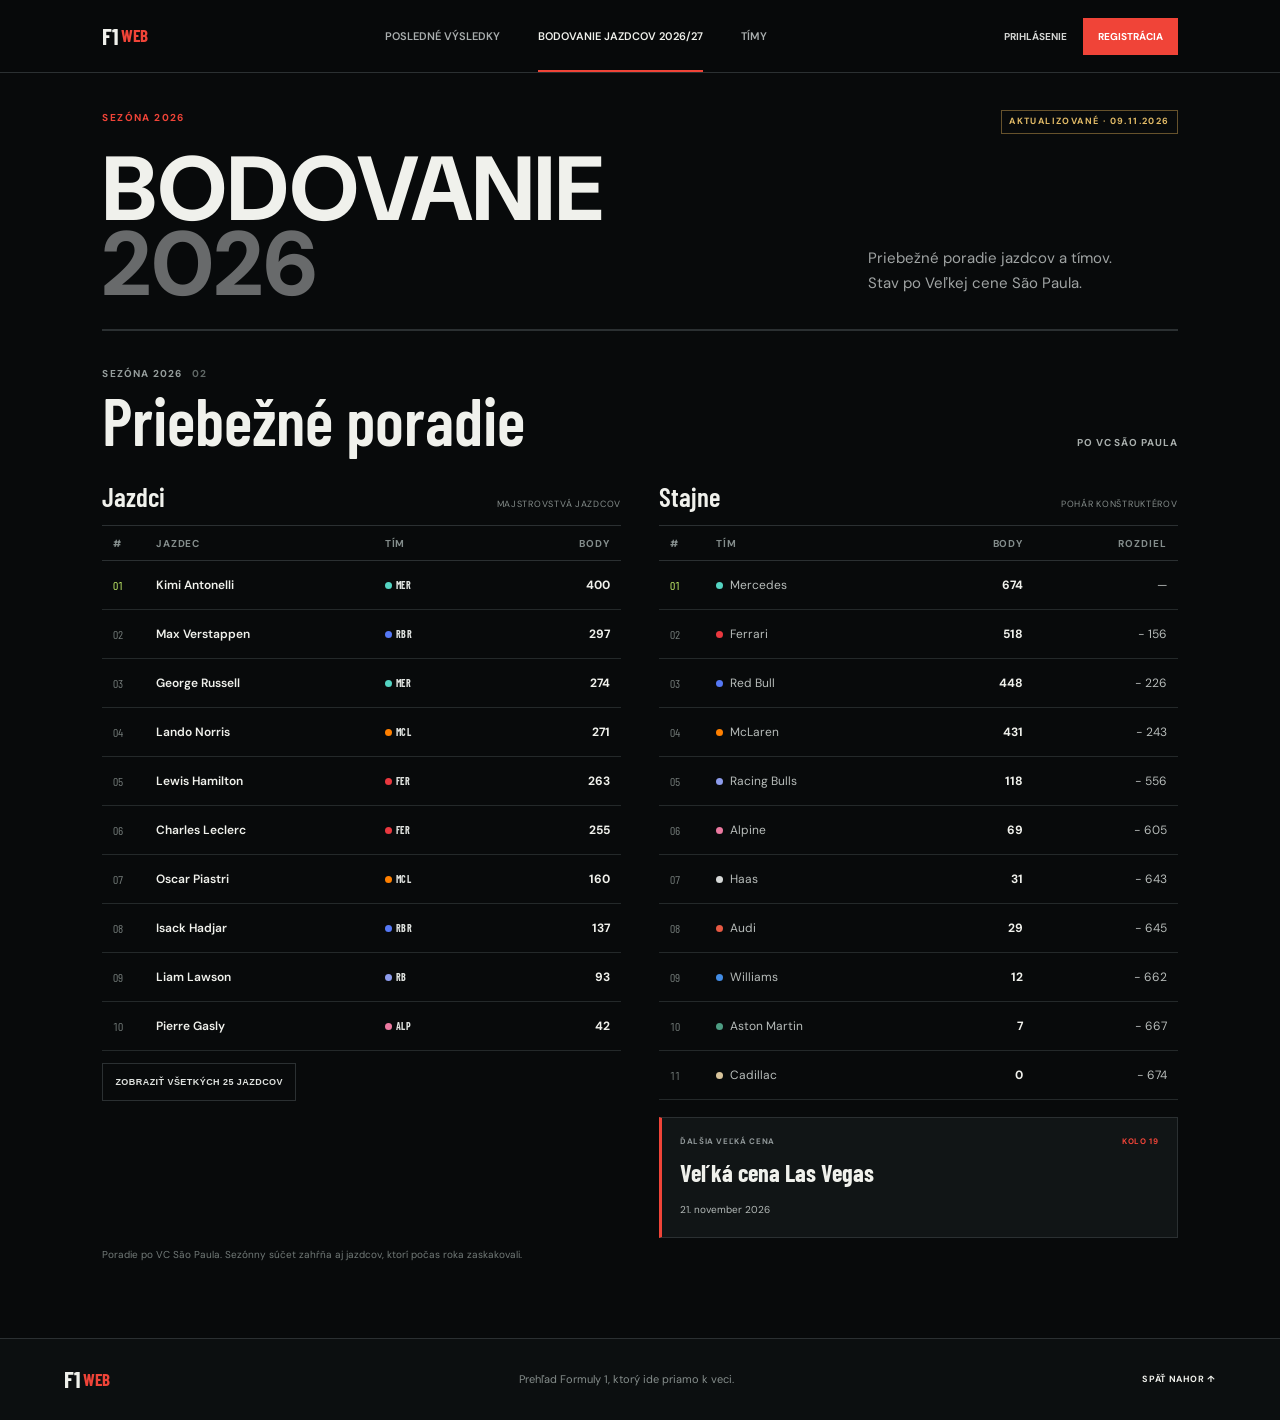
==== commit 6d06af99: "gemini 2" ====
--- a/bodovanie.html
+++ b/bodovanie.html
@@ -30,12 +30,16 @@
 
 		<section class="section ruled" id="bodovanie" aria-labelledby="standings-title">
 			<header class="section-head"><div><p class="eyebrow">SEZÓNA 2026 <span>02</span></p><h2 id="standings-title">Priebežné poradie</h2></div><span class="tag">PO VC SÃO PAULA</span></header>
+			<div class="standings-switch" role="tablist" aria-label="Bodovanie podľa kategórie">
+				<button type="button" class="standings-tab is-active" data-standing="jazdci" role="tab" aria-selected="true">Jazdci</button>
+				<button type="button" class="standings-tab" data-standing="stajne" role="tab" aria-selected="false">Stajne</button>
+			</div>
 			<div class="columns">
-				<div><div class="subhead"><h3>Jazdci</h3><span>MAJSTROVSTVÁ JAZDCOV</span></div><div class="table-scroll"><table class="compact">
+				<div class="standing-view" data-standing="jazdci"><div class="subhead"><h3>Jazdci</h3><span>MAJSTROVSTVÁ JAZDCOV</span></div><div class="table-scroll"><table class="compact">
 					<thead><tr><th>#</th><th>JAZDEC</th><th>TÍM</th><th class="num">BODY</th></tr></thead>
 					<tbody>
-						<tr><td class="rank winner">01</td><td><b>K. Antonelli</b></td><td><i class="dot teal"></i></td><td class="num points">400</td></tr>
-						<tr><td class="rank">02</td><td><b>M. Verstappen</b></td><td><i class="dot blue"></i></td><td class="num points">297</td></tr>
+						<tr><td class="rank winner">01</td><td><b>K. Antonelli</b></td><td><i class="dot teal"></i><span class="team-code">MER</span></td><td class="num points">400</td></tr>
+						<tr><td class="rank">02</td><td><b>M. Verstappen</b></td><td><i class="dot blue"></i><span class="team-code">RBR</span></td><td class="num points">297</td></tr>
 						<tr><td class="rank">03</td><td><b>G. Russell</b></td><td><i class="dot teal"></i></td><td class="num points">274</td></tr>
 						<tr><td class="rank">04</td><td><b>L. Norris</b></td><td><i class="dot papaya"></i></td><td class="num points">271</td></tr>
 						<tr><td class="rank">05</td><td><b>L. Hamilton</b></td><td><i class="dot red"></i></td><td class="num points">263</td></tr>
@@ -61,7 +65,7 @@
 						<tr><td class="rank">25</td><td><b>S. Pérez</b></td><td><i class="dot sand"></i></td><td class="num points">0</td></tr>
 					</tbody>
 				</table></div></div>
-				<div><div class="subhead"><h3>Stajne</h3><span>POHÁR KONŠTRUKTÉROV</span></div><div class="table-scroll"><table class="compact">
+				<div class="standing-view" data-standing="stajne"><div class="subhead"><h3>Stajne</h3><span>POHÁR KONŠTRUKTÉROV</span></div><div class="table-scroll"><table class="compact">
 					<thead><tr><th>#</th><th>TÍM</th><th class="num">BODY</th><th class="num">ROZDIEL</th></tr></thead>
 					<tbody>
 						<tr><td class="rank winner">01</td><td><i class="dot teal"></i> Mercedes</td><td class="num points">674</td><td class="num">—</td></tr>
@@ -76,7 +80,13 @@
 						<tr><td class="rank">10</td><td><i class="dot green"></i> Aston Martin</td><td class="num points">7</td><td class="num">− 667</td></tr>
 						<tr><td class="rank">11</td><td><i class="dot sand"></i> Cadillac</td><td class="num points">0</td><td class="num">− 674</td></tr>
 					</tbody>
-				</table></div></div>
+				</table></div>
+				<aside class="next-race" aria-label="Ďalšia Veľká cena">
+					<p>Ďalšia Veľká cena <span>KOLO 19</span></p>
+					<h3>Veľká cena Las Vegas</h3>
+					<time datetime="2026-11-21">21. november 2026</time>
+				</aside>
+				</div>
 			</div>
 			<p class="note">Poradie po VC São Paula. Sezónny súčet zahŕňa aj jazdcov, ktorí počas roka zaskakovali.</p>
 		</section>
--- a/styles.css
+++ b/styles.css
@@ -19,7 +19,7 @@
 .brand span { color: var(--muted); font-weight: 500; }
 nav { display: flex; height: 72px; align-items: stretch; gap: clamp(18px, 3vw, 40px); }
 nav a { position: relative; display: flex; align-items: center; color: #a9aeae; font-size: 10px; font-weight: 600; }
-nav a:hover, nav a:focus-visible { color: var(--text); }
+nav a:hover, nav a:focus-visible { color: var(--red); }
 nav a:hover::after, nav a:focus-visible::after { position: absolute; right: 0; bottom: 0; left: 0; height: 2px; background: var(--red); content: ""; }
 .season { display: flex; align-items: center; gap: 8px; color: #c4c9c7; font-size: 9px; font-weight: 700; white-space: nowrap; }
 .season i, .eyebrow i, .photo-tag i { width: 7px; height: 7px; border-radius: 50%; background: #c6f36b; }
@@ -61,6 +61,12 @@
 th:first-child, td:first-child { padding-left: 11px; }th:last-child, td:last-child { padding-right: 11px; }
 .num { text-align: right; }.rank { color: #737b79; font-family: var(--display); font-size: 13px; }.winner { color: #c6f36b; }
 td b { color: var(--text); font-weight: 600; }.code { margin-left: 8px; color: #7f8786; font-size: 7px; }.points { color: var(--text); font-weight: 700; }
+td, th, time, .num, .points, .feature-list li time { font-variant-numeric: tabular-nums; }
+table tbody tr:nth-child(1) { --podium-color: #d6b35c; }
+table tbody tr:nth-child(2) { --podium-color: #aeb8b8; }
+table tbody tr:nth-child(3) { --podium-color: #b87a55; }
+#vysledky table tbody tr:nth-child(-n+3) { border-left: 3px solid var(--podium-color); }
+#vysledky table tbody tr:nth-child(-n+3) .rank { color: var(--podium-color); }
 tbody tr:hover { background: #15191a; }
 #vysledky .qualification-table { min-width: 800px; }
 .qualification-status { color: #aab0ae; font-size: 7px; font-weight: 700; letter-spacing: .04em; }
@@ -74,8 +80,19 @@
 .subhead h3 { margin: 0; font-family: var(--display); font-size: 22px; font-weight: 600; }.subhead span { color: #858d8b; font-size: 7px; letter-spacing: .08em; }
 .compact td { height: 41px; font-size: 8px; }
 .team-grid { display: grid; grid-template-columns: repeat(5, minmax(0, 1fr)); border-top: 1px solid var(--line); border-left: 1px solid var(--line); }
-.team-grid article { min-height: 138px; padding: 12px; border-right: 1px solid var(--line); border-bottom: 1px solid var(--line); transition: background .15s ease; }.team-grid article:hover { background: var(--panel); }
+.team-grid article { min-height: 138px; padding: 12px; border-top: 3px solid var(--team-accent, var(--line)); border-right: 1px solid var(--line); border-bottom: 1px solid var(--line); box-shadow: inset 0 12px 24px -24px var(--team-accent, transparent); transition: background .15s ease, box-shadow .15s ease; }.team-grid article:hover { background: var(--panel); box-shadow: inset 0 14px 30px -18px var(--team-accent, transparent); }
+.team-grid article:nth-child(1) { --team-accent: #ff8000; }
+.team-grid article:nth-child(2) { --team-accent: #e9383f; }
+.team-grid article:nth-child(3), .team-grid article:nth-child(10) { --team-accent: #5578f5; }
+.team-grid article:nth-child(4) { --team-accent: #54d4c2; }
+.team-grid article:nth-child(5) { --team-accent: #4d9d83; }
+.team-grid article:nth-child(6) { --team-accent: #428ce5; }
+.team-grid article:nth-child(7) { --team-accent: #e75943; }
+.team-grid article:nth-child(8) { --team-accent: #eb79a0; }
+.team-grid article:nth-child(9) { --team-accent: #d6d9d8; }
+.team-grid article:nth-child(11) { --team-accent: #d8c49b; }
 .team-grid article header { display: flex; justify-content: space-between; color: #68716f; font-size: 7px; }.bar { width: 23px; height: 3px; }
+.team-logo { display: block; width: 112px; height: 36px; margin: 11px 0 7px; object-fit: contain; object-position: left center; filter: brightness(0) invert(1); opacity: .9; }
 .team-grid h3 { margin: 9px 0; font-family: var(--display); font-size: 19px; font-weight: 600; }.team-grid p { display: flex; justify-content: space-between; gap: 4px; margin: 3px 0; color: #b2b8b5; font-size: 8px; }.team-grid p span { color: #727a78; font-size: 6px; font-weight: 700; }
 .blue2 { background: #428ce5; }.orange { background: #e75943; }.pink { background: #eb79a0; }.silver { background: #d6d9d8; }.periwinkle { background: #8d9cec; }.sand { background: #d8c49b; }
 .footer { display: flex; min-height: 82px; align-items: center; justify-content: space-between; gap: 16px; padding: 16px max(5vw, calc((100vw - 1280px) / 2)); border-top: 1px solid var(--line); background: #0c0f10; }.footer p { margin: 0; color: #858d8b; font-size: 8px; }.footer > a:last-child { font-size: 7px; font-weight: 700; letter-spacing: .07em; }
@@ -127,13 +144,25 @@
 .feature-list li small { color: #818887; font-size: 10px; }
 .feature-list li time { color: #c3c6c5; font-size: 10px; }
 .winner-note { margin: 0 24px; padding: 13px 0; border-top: 1px solid var(--line); color: #858b8a; font-size: 10px; font-weight: 700; letter-spacing: .12em; }
-.feature-photo { position: relative; display: flex; min-height: 495px; align-items: flex-end; overflow: hidden; padding: 25px; border: 1px solid var(--line); background-image: linear-gradient(0deg, rgba(8, 10, 11, .82), rgba(8, 10, 11, .08) 68%), repeating-linear-gradient(135deg, transparent 0 42px, rgba(240, 68, 56, .12) 42px 43px), url("img/f1-race-car.jpg"); background-position: center; background-size: cover; }
-.feature-photo::before { position: absolute; right: 25px; bottom: 97px; left: 25px; width: 78px; height: 2px; background: var(--red); content: ""; }
-.photo-label { position: absolute; top: 24px; right: 23px; left: 23px; display: flex; justify-content: space-between; color: #b7bbba; font-size: 9px; font-weight: 700; letter-spacing: .1em; }
+.feature-photo { position: relative; min-height: 495px; overflow: hidden; border: 1px solid var(--line); background: #101314; }
+.feature-photo::before { position: absolute; z-index: 2; right: 25px; bottom: 97px; left: 25px; width: 78px; height: 2px; background: var(--red); content: ""; }
+.photo-slides, .photo-slide { position: absolute; inset: 0; }
+.photo-slide { margin: 0; opacity: 0; transition: opacity .8s ease-in-out, visibility .8s ease-in-out; visibility: hidden; }
+.photo-slide.is-active { opacity: 1; visibility: visible; }
+.photo-slide img { display: block; width: 100%; height: 100%; object-fit: cover; }
+.photo-slide::after { position: absolute; inset: 0; background-image: linear-gradient(0deg, rgba(8, 10, 11, .82), rgba(8, 10, 11, .08) 68%), repeating-linear-gradient(135deg, transparent 0 42px, rgba(240, 68, 56, .12) 42px 43px); content: ""; pointer-events: none; }
+.photo-label { position: absolute; z-index: 3; top: 24px; right: 23px; display: flex; justify-content: space-between; color: #b7bbba; font-size: 9px; font-weight: 700; letter-spacing: .1em; }
 .photo-label b { color: var(--red); }
-.photo-credit { position: absolute; top: 46px; right: 23px; left: 23px; color: #d3d5d3; font-size: 8px; letter-spacing: .02em; text-align: right; }
+.photo-credit-trigger { position: absolute; z-index: 4; top: 42px; right: 23px; display: grid; width: 26px; height: 26px; place-items: center; border: 1px solid rgba(255,255,255,.24); border-radius: 50%; background: rgba(8,10,11,.72); color: #dfe2df; cursor: help; font-size: 13px; line-height: 1; }
+.photo-credit { position: absolute; z-index: 5; top: 74px; right: 23px; max-width: 260px; padding: 8px 10px; border: 1px solid var(--line); background: rgba(8,10,11,.94); color: #d3d5d3; font-size: 8px; letter-spacing: .02em; opacity: 0; pointer-events: none; text-align: right; transform: translateY(-4px); transition: opacity .15s ease, transform .15s ease; }
+.photo-credit-trigger:hover + .photo-credit, .photo-credit-trigger:focus + .photo-credit { opacity: 1; pointer-events: auto; transform: translateY(0); }
 .photo-credit a { color: inherit; text-decoration: underline; text-underline-offset: 2px; }
-.feature-photo strong { position: relative; z-index: 1; font-family: var(--body); font-size: 25px; font-weight: 800; line-height: 1.1; }
+.feature-photo strong { position: absolute; z-index: 3; right: 25px; bottom: 25px; left: 25px; font-family: var(--body); font-size: 25px; font-weight: 800; line-height: 1.1; }
+.photo-controls { position: absolute; z-index: 4; right: 25px; bottom: 68px; left: 25px; display: flex; align-items: center; justify-content: space-between; pointer-events: none; }
+.photo-arrow { display: grid; width: 36px; height: 36px; place-items: center; border: 1px solid rgba(255,255,255,.35); border-radius: 50%; background: rgba(8,10,11,.72); color: white; cursor: pointer; font-family: var(--display); font-size: 28px; line-height: 1; pointer-events: auto; }
+.photo-dots { display: flex; gap: 7px; margin: 0 auto; pointer-events: auto; }
+.photo-dot { width: 7px; height: 7px; padding: 0; border: 0; border-radius: 50%; background: rgba(255,255,255,.45); cursor: pointer; }
+.photo-dot.is-active { background: var(--red); }
 .eyebrow { font-size: 10px; }
 .section { padding-bottom: 76px; }
 .section-head { margin-bottom: 23px; }
@@ -150,6 +179,17 @@
 .subhead h3 { font-size: 27px; }
 .subhead span { font-size: 9px; }
 .compact td { height: 49px; font-size: 12px; }
+.standings-extra { display: none; }
+.standings-expanded .standings-extra { display: table-row; }
+.standings-toggle { display: inline-flex; min-height: 38px; align-items: center; margin-top: 12px; padding: 0 12px; border: 1px solid var(--line); background: transparent; color: #dfe2df; cursor: pointer; font-size: 9px; font-weight: 700; letter-spacing: .05em; text-transform: uppercase; }
+.standings-toggle:hover, .standings-toggle:focus-visible { border-color: var(--red); color: var(--red); }
+.next-race { margin-top: 17px; padding: 17px 18px; border: 1px solid var(--line); border-left: 3px solid var(--red); background: #111516; }
+.next-race p { display: flex; justify-content: space-between; margin: 0 0 8px; color: #92999a; font-size: 8px; font-weight: 700; letter-spacing: .08em; text-transform: uppercase; }
+.next-race p span { color: var(--red); }
+.next-race h3 { margin: 0 0 5px; font-family: var(--display); font-size: 24px; }
+.next-race time { color: #b4bab8; font-size: 10px; }
+.session-switch, .standings-switch { display: none; }
+.team-code { display: inline-block; min-width: 38px; margin-right: 6px; color: #dfe2df; font-family: var(--display); font-size: 10px; font-weight: 700; letter-spacing: .06em; }
 .team-grid article { min-height: 158px; padding: 15px; }
 .team-grid article header { font-size: 10px; }
 .team-grid h3 { font-size: 24px; }
@@ -205,6 +245,12 @@
   .team-grid h3 { font-size: 19px; }
   .team-grid p { font-size: 10px; }
   .team-grid p span { font-size: 9px; }
+  .session-switch, .standings-switch { display: grid; grid-template-columns: repeat(3, 1fr); gap: 6px; margin: 0 0 12px; }
+  .standings-switch { grid-template-columns: repeat(2, 1fr); }
+  .session-tab, .standings-tab { min-height: 42px; border: 1px solid var(--line); background: var(--panel); color: #adb4b2; cursor: pointer; font-size: 10px; font-weight: 700; text-transform: uppercase; }
+  .session-tab.is-active, .standings-tab.is-active { border-color: var(--red); color: white; }
+  .session-view:not(.is-mobile-active), .standing-view:not(.is-mobile-active) { display: none; }
+  #vysledky .extras { display: block; }
 }
 @media (max-width: 360px) {
   .auth-links { gap: 7px; font-size: 8px; }
@@ -213,6 +259,7 @@
   .page-intro h1 { font-size: 42px; }
 }
 .site-header nav a.current-page { color: var(--text); }
+.site-header nav a.current-page:hover, .site-header nav a.current-page:focus-visible { color: var(--red); }
 .site-header nav a.current-page::after { position: absolute; right: 0; bottom: 0; left: 0; height: 2px; background: var(--red); content: ""; }
 .results-page .page-intro h1 span { color: var(--red); }
 .results-page .results-meta { margin: 0 0 14px; padding: 17px 20px; border: 0; border-top: 4px solid var(--red); background: #111; }
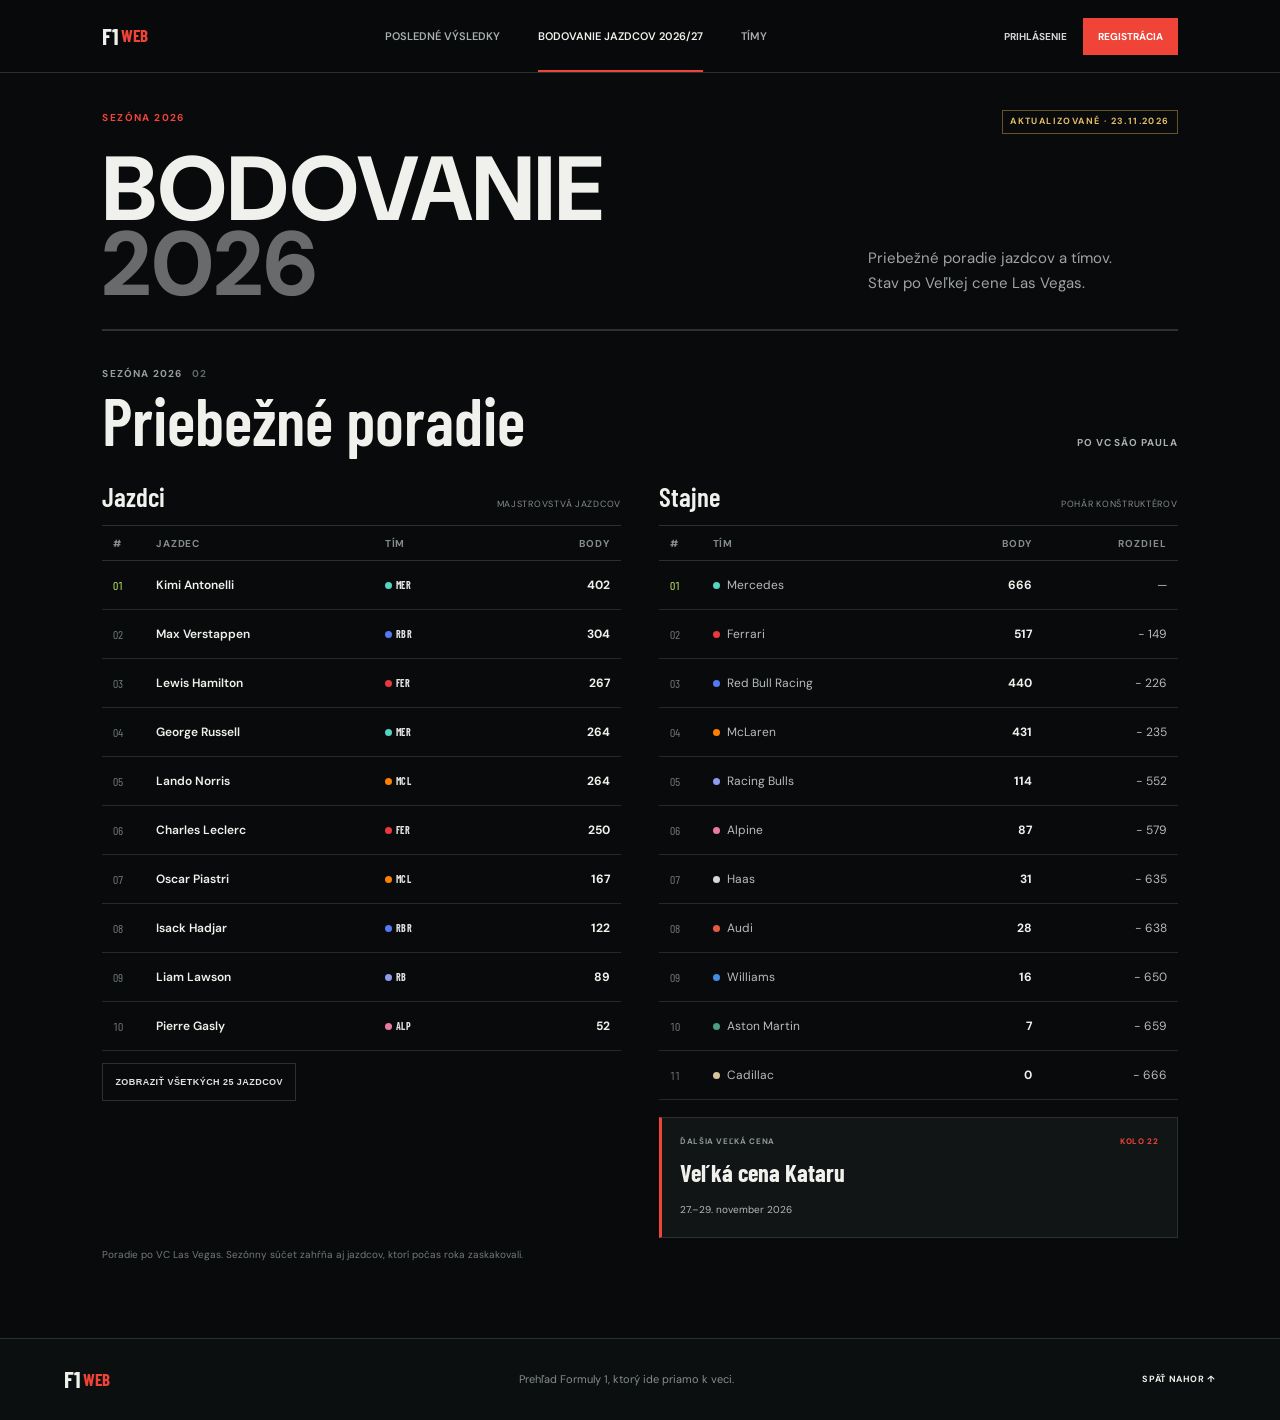
==== commit 78062bc5: "las vegas" ====
--- a/bodovanie.html
+++ b/bodovanie.html
@@ -25,7 +25,7 @@
 		<div class="kicker"><span>SEZÓNA 2026 / PORADIE</span><span class="demo">DEMO · ILUSTRAČNÉ ÚDAJE</span></div>
 		<section class="page-intro" aria-labelledby="page-title">
 			<h1 id="page-title">BODOVANIE<br><span>2026</span></h1>
-			<p>Priebežné poradie jazdcov a tímov.<br>Stav po Veľkej cene São Paula.</p>
+			<p>Priebežné poradie jazdcov a tímov.<br>Stav po Veľkej cene Las Vegas.</p>
 		</section>
 
 		<section class="section ruled" id="bodovanie" aria-labelledby="standings-title">
@@ -82,13 +82,13 @@
 					</tbody>
 				</table></div>
 				<aside class="next-race" aria-label="Ďalšia Veľká cena">
-					<p>Ďalšia Veľká cena <span>KOLO 19</span></p>
-					<h3>Veľká cena Las Vegas</h3>
-					<time datetime="2026-11-21">21. november 2026</time>
+					<p>Ďalšia Veľká cena <span>KOLO 22</span></p>
+					<h3>Veľká cena Kataru</h3>
+					<time datetime="2026-11-29">27.–29. november 2026</time>
 				</aside>
 				</div>
 			</div>
-			<p class="note">Poradie po VC São Paula. Sezónny súčet zahŕňa aj jazdcov, ktorí počas roka zaskakovali.</p>
+			<p class="note">Poradie po VC Las Vegas. Sezónny súčet zahŕňa aj jazdcov, ktorí počas roka zaskakovali.</p>
 		</section>
 	</main>
 	<footer class="footer"><a class="brand" href="index.html" aria-label="F1 Web, domov"><b>F1</b><span>WEB</span></a><p>Prehľad Formuly 1, ktorý ide priamo k veci.</p><a href="#page-title">SPÄŤ NAHOR ↑</a></footer>
